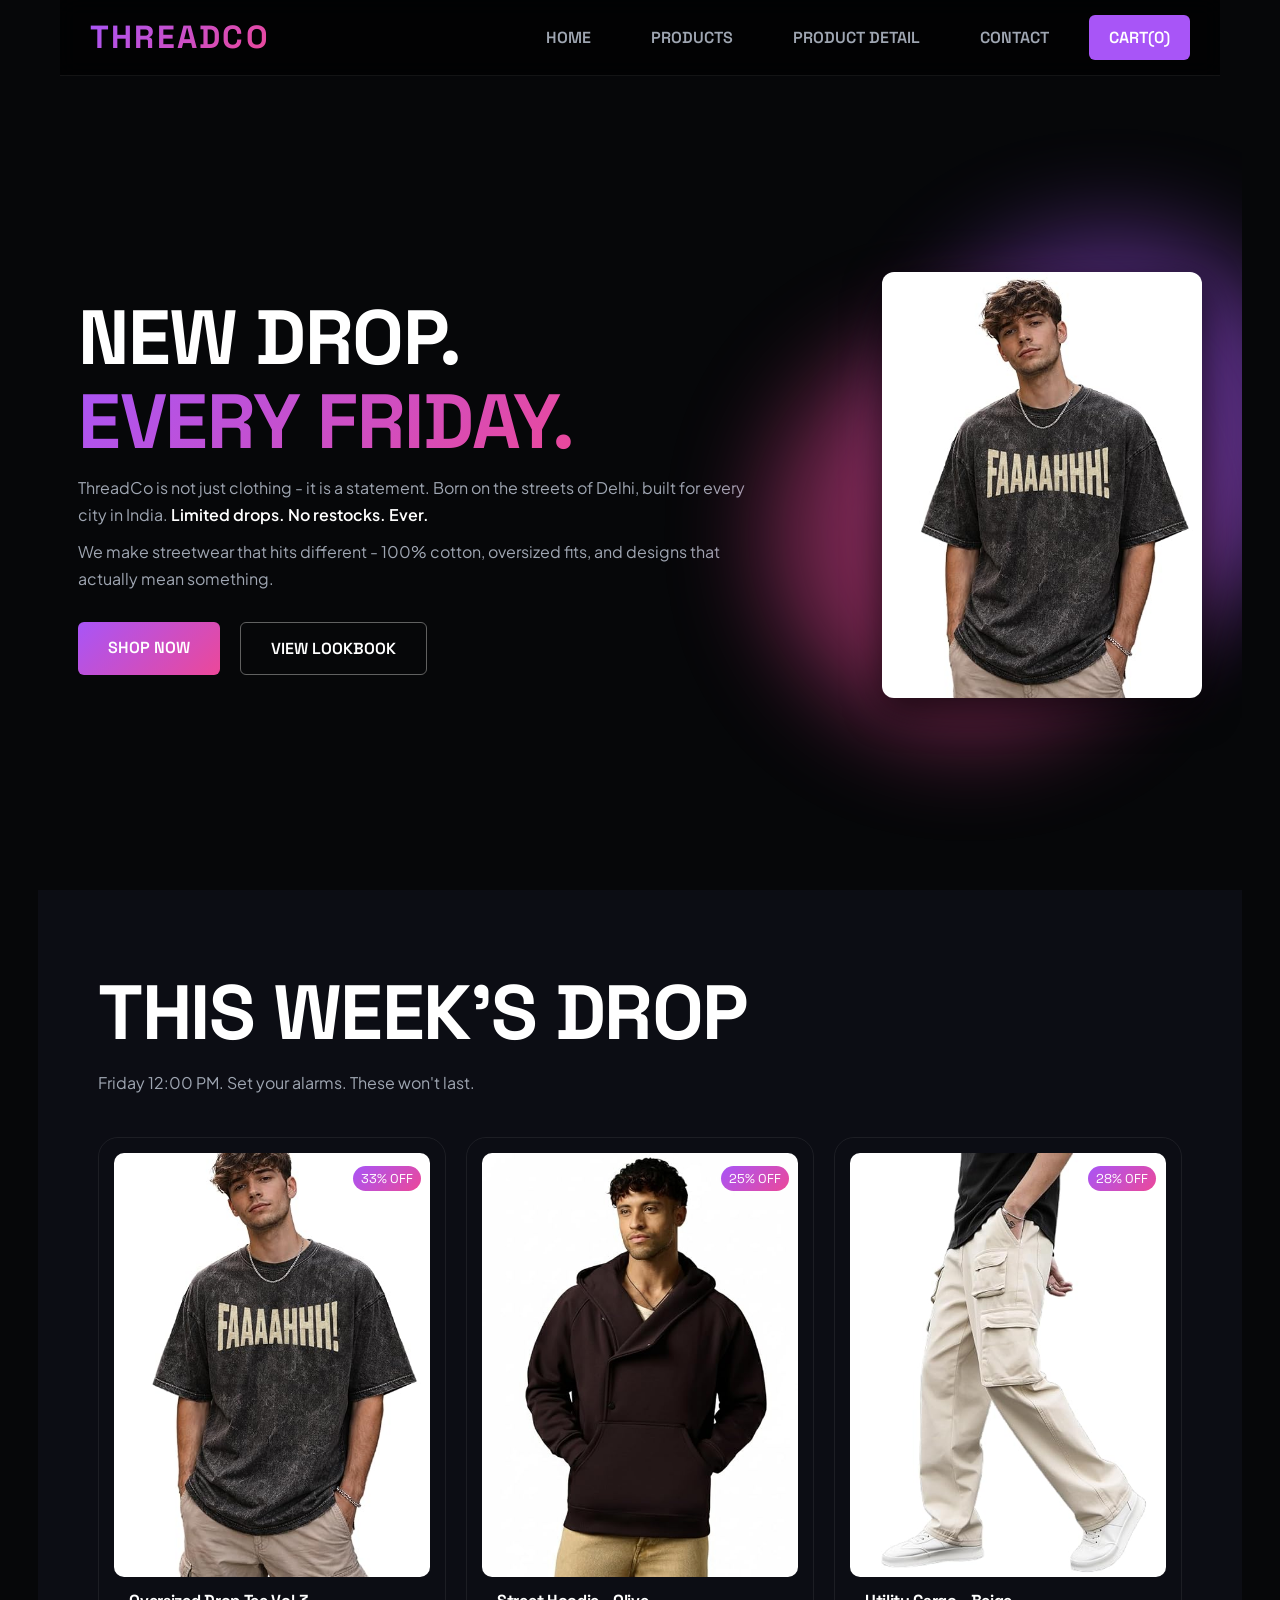
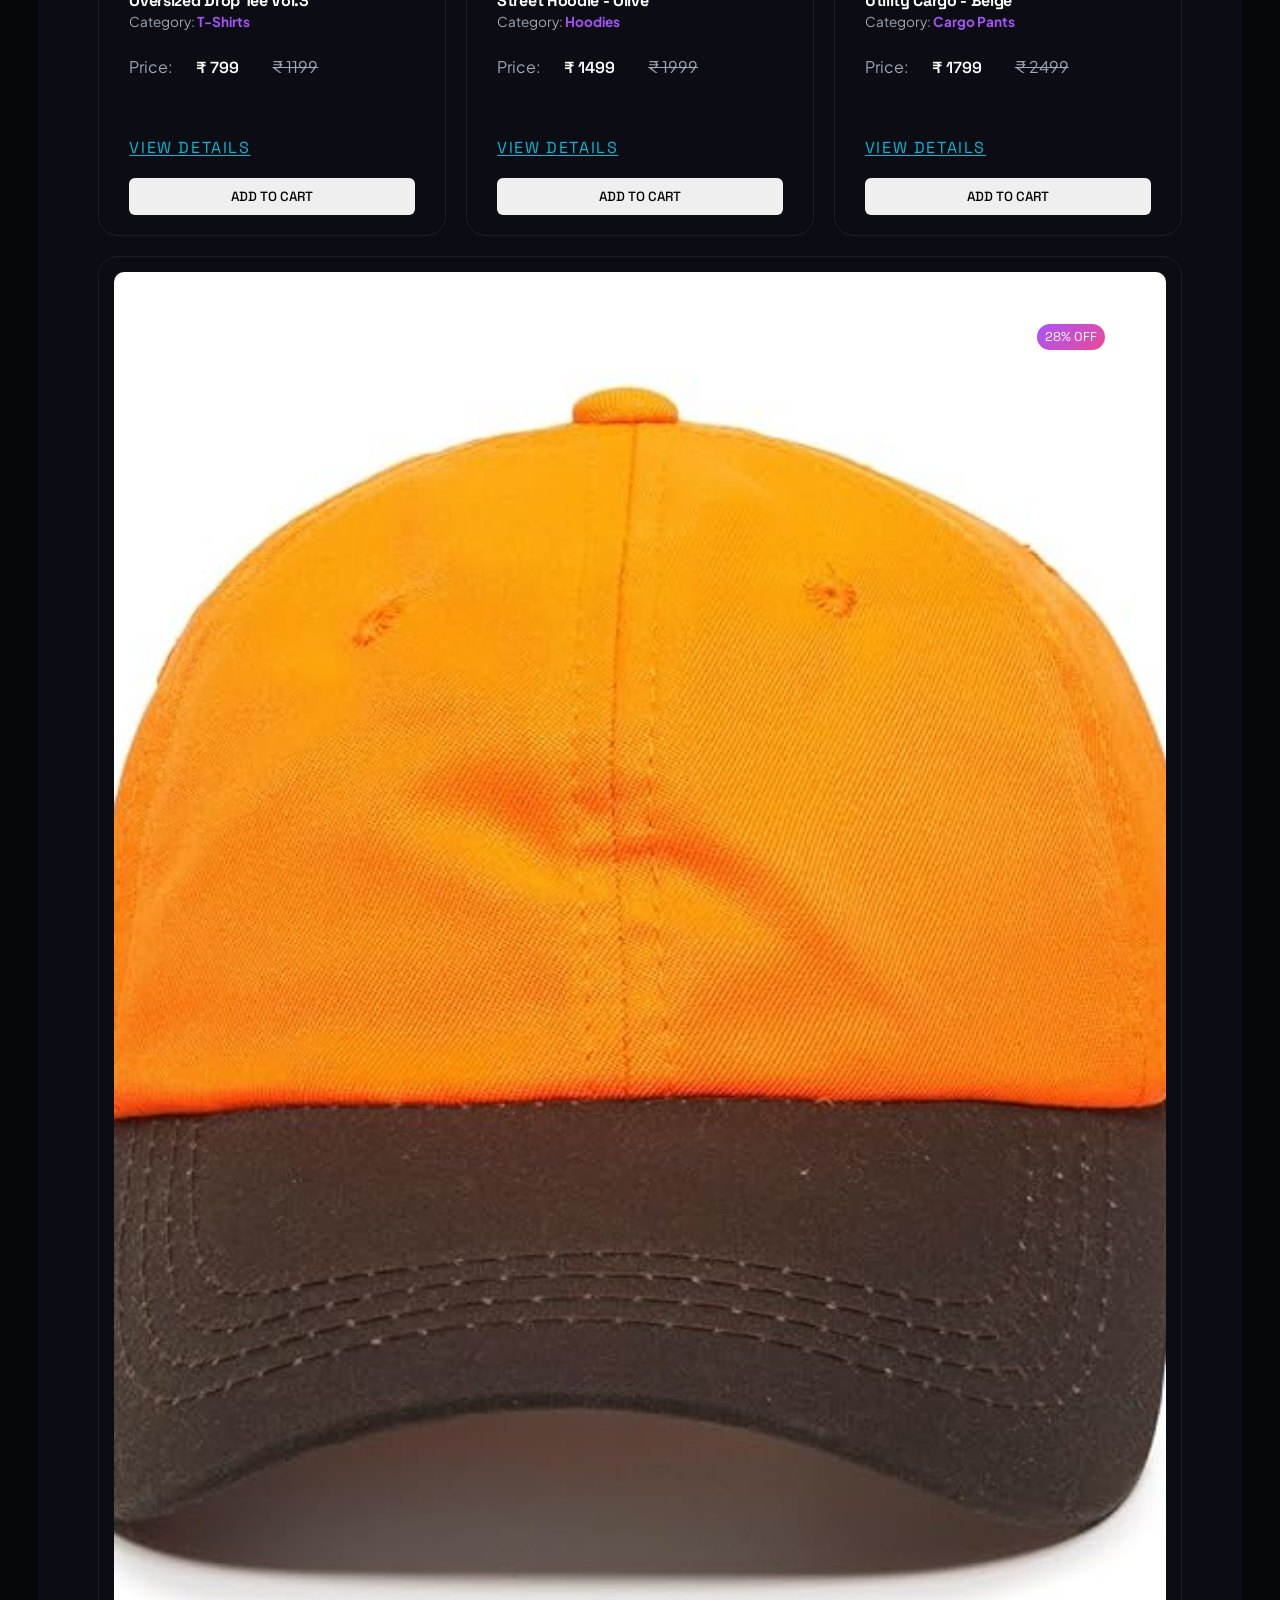
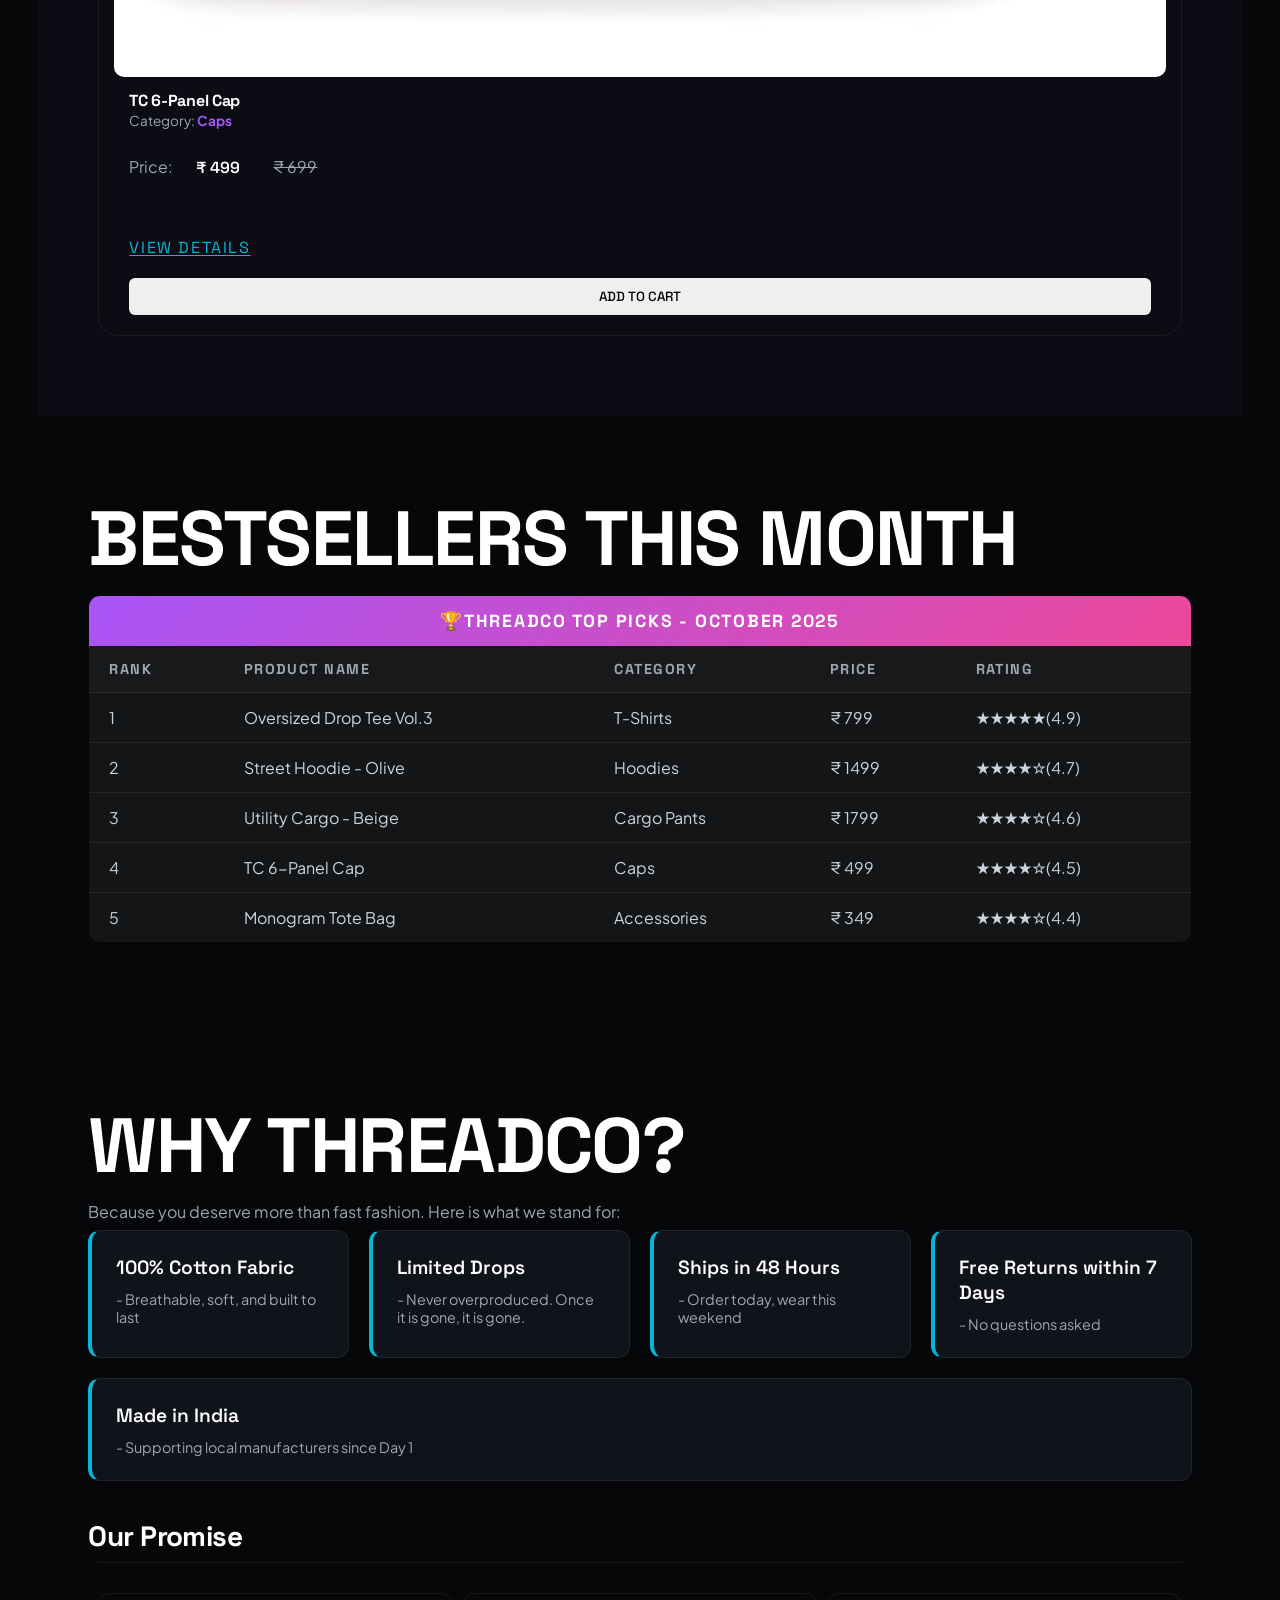
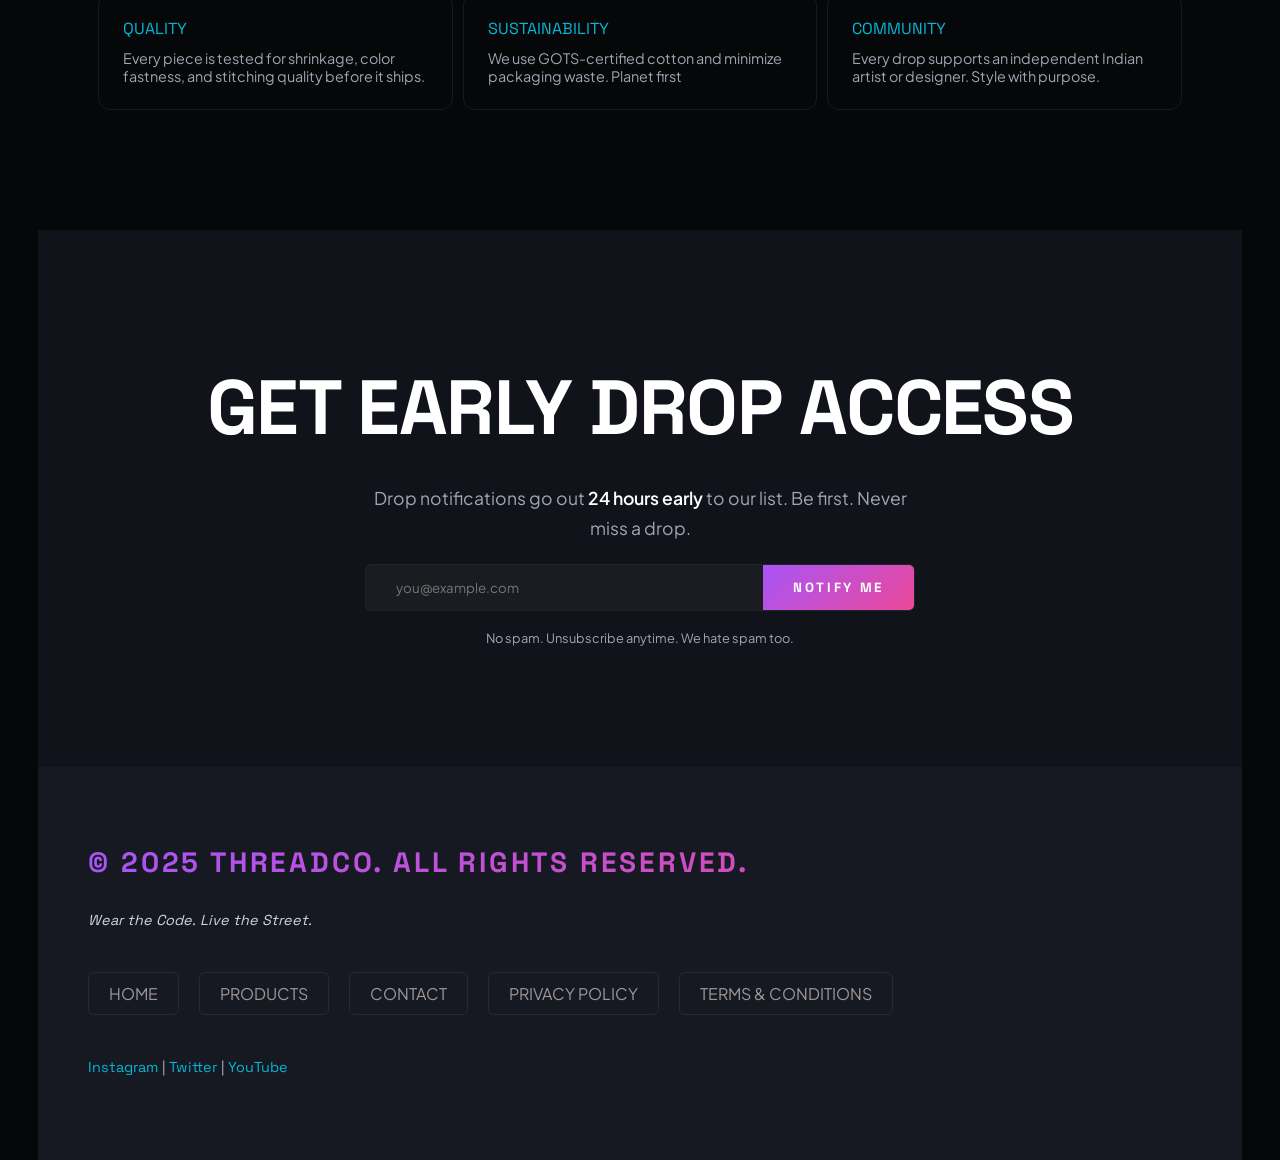
==== index.html @ f8bf6557 "add index.html, products.html, product_detail.html, contact.html and style.css files" ====
<!DOCTYPE html>
<html lang="en">
<head>
    <meta charset="UTF-8">
    <meta name="viewport" content="width=device-width, initial-scale=1.0">
    <title>ThreadCo - Wear the Code. Live the Street.</title>
    <!-- <style>
        table,tr,td,th, tfoot {
            border: 1px solid black;
            border-collapse: collapse;
        }
    </style> -->
    <link rel="stylesheet" href="style.css">
</head>
<body>
    <header>
            <h1>ThreadCo</h1>
            <!-- <p><em>Wear the Code. Live the Street.</em></p> -->
            <nav>
                <ul>
                    <li><a href="index.html">Home</a></li>
                    <li><a href="products.html" target="_blank">Products</a></li>
                    <li><a href="product_detail.html" target="_blank">Product Detail</a></li>
                    <li><a href="contact.html" target="_blank">Contact</a></li>
                    <li><a id="cart"  href="#">Cart(0)</a></li>
                </ul>
            </nav>
    </header>
    
    <main>
         <section id="hero">
          <div class="left-hero">
             <h2>New Drop.<br><span id="gradient-text">Every Friday.</span></h2>
            <p>ThreadCo is not just clothing - it is a statement. Born on the streets of Delhi, built for every city in India. <strong>Limited drops. No restocks. Ever.</strong></p>
            <p>We make streetwear that hits different - 100% cotton, oversized fits, and designs that actually mean something.</p>
            
            <div id="cta">
                <a href="" class="btn1">Shop Now</a>
                <a href="" class="btn2">View Lookbook</a>
            </div>
          </div>

          <div class="right-hero">
            <div class="glow orb1"></div>
            <div class="glow orb2"></div>
            <div class="right-hero-image">
                <img src="Product 1.jpeg" alt="">
            </div>
          </div>
        
        </section>

        
        <section id="week-drop">
            <h2>This Week's Drop</h2>
            <p>Friday 12:00 PM. Set your alarms. These won't last.</p>
            <div class="cards"> 
                <article>
                <figure>
                    <img src="Product 1.jpeg" alt="">
                    <figcaption>Oversized Drop Tee Vol.3</figcaption>
                </figure>
                <h3>Oversized Drop Tee Vol.3</h3>
                <p>Category: <span>T-Shirts</span></p>
                <p>Price: <strong>&#8377; 799</strong> <s>&#8377; 1199</s></p>
                <p><mark>33% OFF</mark></p>
                <br><br>
                <a href="">View Details</a>
                <button>Add to Cart</button>
                </article>
            
                <article>
                <figure>
                    <img src="product 2.jpg" alt="">
                    <figcaption>Street Hoodie - Olive</figcaption>
                </figure>
                <h3>Street Hoodie - Olive</h3>
                <p>Category: <span>Hoodies</span></p>
                <p>Price: <strong>&#8377; 1499</strong> <s>&#8377; 1999</s></p>
                <p><mark>25% OFF</mark></p>
                <br><br>
                <a href="">View Details</a>
                <button>Add to Cart</button>
                </article>
                 
                <article>
                <figure>
                    <img src="product 3.jpg" alt="">
                    <figcaption>Utility Cargo - Beige</figcaption>
                </figure>
                <h3>Utility Cargo - Beige</h3>
                <p>Category: <span>Cargo Pants</span></p>
                <p>Price: <strong>&#8377; 1799</strong> <s>&#8377; 2499</s></p>
                <p><mark>28% OFF</mark></p>
                <br><br>
                <a href="">View Details</a>
                <button>Add to Cart</button>
                </article>

                <article>
                <figure>
                    <img src="product 4.jpg" alt="">
                    <figcaption>TC 6-Panel Cap</figcaption>
                </figure>
                <h3>TC 6-Panel Cap</h3>
                <p>Category: <span>Caps</span></p>
                <p>Price: <strong>&#8377; 499</strong> <s>&#8377; 699</s></p>
                <p><mark>28% OFF</mark></p>
                <br><br>
                <a href="">View Details</a>
                <button>Add to Cart</button>
                </article>

            </div>

        </section>
        
        <section class="best-sellers" id="best-sellers-month">
            <h2>Bestsellers This Month</h2>
            <div class="table-scroll">
                <table>
                <tr>
                    <th colspan="5">&#127942;ThreadCo Top Picks - October 2025</th>
                </tr>

                <tr>
                    <th>Rank</th>
                    <th>Product Name</th>
                    <th>Category</th>
                    <th>Price</th>
                    <th>Rating</th>
                </tr>

                <tr>
                    <td>1</td>
                    <td>Oversized Drop Tee Vol.3</td>
                    <td>T-Shirts</td>
                    <td>₹ 799</td>
                    <td>&#9733;&#9733;&#9733;&#9733;&#9733;(4.9)</td>
                </tr>
                    
                <tr>
                    <td>2</td>
                    <td>Street Hoodie - Olive</td>
                    <td>Hoodies</td>
                    <td>₹ 1499</td>
                    <td>&#9733;&#9733;&#9733;&#9733;&#9734;(4.7)</td>
                </tr>

                <tr>
                    <td>3</td>
                    <td>Utility Cargo - Beige</td>
                    <td>Cargo Pants</td>
                    <td>₹ 1799</td>
                    <td>&#9733;&#9733;&#9733;&#9733;&#9734;(4.6)</td>
                </tr>

                <tr>
                    <td>4</td>
                    <td>TC 6-Panel Cap</td>
                    <td>Caps</td>
                    <td>₹ 499</td>
                    <td>&#9733;&#9733;&#9733;&#9733;&#9734;(4.5)</td>
                </tr>

                <tr>
                    <td>5</td>
                    <td>Monogram Tote Bag</td>
                    <td>Accessories</td>
                    <td>₹ 349</td>
                    <td>&#9733;&#9733;&#9733;&#9733;&#9734;(4.4)</td>
                </tr>
                </table>
            </div>
        </section>
        
        <section id="why-threadco">
            <h2>Why ThreadCo?</h2>
            <p>Because you deserve more than fast fashion. Here is what we stand for:</p>
            <ul>
                <li><strong>100% Cotton Fabric</strong> - Breathable, soft, and built to last</li>
                <li><strong>Limited Drops</strong> - Never overproduced. Once it is gone, it is gone.</li>
                <li><strong>Ships in 48 Hours</strong> - Order today, wear this weekend</li>
                <li><strong>Free Returns within 7 Days</strong> - No questions asked</li>
                <li><strong>Made in India</strong> - Supporting local manufacturers since Day 1</li>
            </ul>
            <h3>Our Promise</h3>
            <dl>
                <section>
                     <dt>Quality</dt>
                    <dd>Every piece is tested for shrinkage, color fastness, and stitching quality before it ships.</dd>
                </section>

                <section>
                    <dt>Sustainability</dt>
                    <dd>We use GOTS-certified cotton and minimize packaging waste. Planet first</dd>
                </section>
                
                <section>
                    <dt>Community</dt>
                    <dd>Every drop supports an independent Indian artist or designer. Style with purpose.</dd>     
                </section>
                <!-- <dt>Quality</dt>
                <dd>Every piece is tested for shrinkage, color fastness, and stitching quality before it ships.</dd>

                <dt>Sustainability</dt>
                <dd>We use GOTS-certified cotton and minimize packaging waste. Planet first</dd>

                <dt>Community</dt>
                <dd>Every drop supports an independent Indian artist or designer. Style with purpose.</dd> -->
            </dl>
        </section>
        
        <section id="get-early">
            <h2>Get Early Drop Access</h2>
            <p>Drop notifications go out <strong>24 hours early</strong> to our list. Be first. Never miss a drop.</p>

            <form action="">
                <label for="em">Your Email:</label>
                <input type="email" id="em" placeholder="you@example.com">
                <button type="submit">Notify Me</button>
            </form>
            <br>
            <small>No spam. Unsubscribe anytime. We hate spam too.</small>
        </section>
    </main>

    <footer id="footer">
        <h3>&copy; 2025 ThreadCo. All rights reserved.</h3>
        <p><em>Wear the Code. Live the Street.</em></p>

       <nav>
             <ul>
            <li><a href="">Home</a></li>
            <li><a href="">Products</a></li>
            <li><a href="">Contact</a></li>
            <li><a href="">Privacy Policy</a></li>
            <li><a href="">Terms & Conditions</a></li>
        </ul>
       </nav>
        <p><a href="">Instagram</a> | <a href="">Twitter</a> | <a href="">YouTube</a></p>
    </footer>
</body>
</html>
---- style.css ----
@import url('https://fonts.googleapis.com/css2?family=Plus+Jakarta+Sans:wght@300;400;500;600;700;800&family=Space+Grotesk:wght@400;500;600;700;800&display=swap');


* {
    padding: 0;
    margin: 0;
    box-sizing: border-box;
}
:root {
 /* Brand Theme Colors */
 --color-primary:        #a855f7;
 --color-primary-glow:   rgba(168, 85, 247, 0.25);
 --color-secondary:      #ec4899;
 --color-secondary-glow: rgba(236, 72, 153, 0.25);
 --color-accent:         #06b6d4;


 /* Base & Layout Backgrounds */
 --color-bg-base:        #060709;
 --color-bg-section:     #0c0d14;
 --color-bg-footer:      #161922;
 --color-surface:        #11131a;
 --color-surface-muted:  #1e212f;


 /* Borders */
 --color-border:         rgba(255, 255, 255, 0.07);


 /* Typography Text Colors */
 --white:                #ffffff;
 --color-text-body:      #cbd5e1;
 --color-text-muted:     #9fa6b2;
  --font-display: 'Space Grotesk', sans-serif;
 --font-body:    'Plus Jakarta Sans', sans-serif;
 --radius-sm:  6px;
 --radius-md:  12px;
 --radius-lg:  20px;
 --shadow-sm:  0 4px 12px rgba(0,0,0,0.5);
 --shadow-md:  0 12px 36px rgba(0,0,0,0.7);
 --shadow-lg:  0 24px 64px rgba(0,0,0,0.9);
  --gradient-accent: linear-gradient(135deg, var(--color-primary) 0%, var(--color-secondary) 100%);
 --gradient-secondary: linear-gradient(135deg, var(--color-accent) 0%, #3b82f6 100%);
}
html{
    font-size: 16px;
}

 h1, h2, h3, h4, h5, h6 {
 font-family: var(--font-display);
 font-weight: 700;
 line-height: 1.1;
 letter-spacing: -0.02em;
 color: var(--white);
}


h1 { font-size: clamp(2.4rem, 6vw, 5rem); }
h2{
     /* font-size: clamp(1.8rem, 4vw, 3rem);  */
     font-size: clamp(2rem, 6vw , 5rem);    
}
h3 { font-size: clamp(1.2rem, 2.5vw, 1.75rem); }
h4 { font-size: 1.125rem; font-weight: 600; }
p  { font-size: 1rem; line-height: 1.7; color: var(--color-text-muted); }


small { font-size: 0.8rem; color: var(--color-text-muted); }
strong { color: var(--white); font-weight: 600; }
em { color: var(--color-text-body); }

body{
    background-color: var(--color-bg-base);
    /* padding: 0 50px; */
    padding: 0 clamp(20px, 3vw, 40px) 0 clamp(20px, 3vw, 40px);
    opacity: 1;
    overflow-x: hidden;

}

ul {
    list-style: none;
}

a{
    /* color: inherit; */
    color:rgb(160, 150, 150);
    text-decoration: none;
}
header {
    position: fixed;
    background-color: rgba(0, 0, 0, 0.604);
    backdrop-filter: blur(10px);
    display: flex;
    left: 60px;
    right: 60px;
    border-bottom: 1px solid var(--color-border);
    justify-content: space-between;
    align-items: center;
    /* flex-wrap: wrap; */
    padding: 20px 30px;
    text-transform: uppercase;
}

header nav ul{
    display: flex;
    gap: 20px;
    flex-wrap: wrap;
    justify-content: center;

}

header h1{
    font-size: 2rem;
    letter-spacing: 0.07em;
    background: var(--gradient-accent);
    
    background-clip: text;
    -webkit-background-clip: text;

    color: transparent;
    -webkit-text-fill-color: transparent;
}
header nav a{
    font-family: var(--font-display);
    color: var(--color-text-muted);
    padding: 12px 20px;
    border-radius: var(--radius-sm);
    font-weight: 600;
    text-wrap: nowrap;
}

header nav a:hover{
    background-color: rgba(32, 31, 31, 0.605);
    color: var(--white);
}

header nav li:last-child a{
    background-color: var(--color-primary);
    color: var(--white);
}

/* #cart{
    background-color: var(--color-primary);
    color: var(--white);
} same as above cart thing*/

header nav li:last-child a:hover{
    background-color: var(--color-secondary);
}

main{
    padding-top: 80px;
}

#hero{
    min-height: 90vh;
    display: flex;
    justify-content: space-between;
    align-items: center;
    padding: 0 40px;
    gap: 30px;
    overflow: hidden;
}

.left-hero {
    display: flex;
    flex-direction: column;
    gap: 10px;
    max-width: 690px;
}

.left-hero h2{
    /* font-size: 5rem; */
    /* font-size: clamp(2rem, 6vw , 5rem); */
    text-transform: uppercase;
    /* max-width: 600px; */
}

.right-hero{
    display: flex;
    justify-content: center;
    align-items: center;
    height: 500px;
    min-width: 220px;
    position: relative;
    object-fit: cover;
}

.right-hero-image{
    /* height: 500px;
    width: 400px;
    width: 60%; */
    height: auto;
    max-width: 320px;
    border-radius: var(--radius-lg);
    z-index: 1;
    aspect-ratio: 3/4;
    box-shadow: var(--shadow-md);
    animation-name: img-up;
    animation-duration: 2s;
    /* animation-timing-function: linear; */
    animation-iteration-count: infinite;
    animation-direction: alternate;
    border-radius: var(--radius-md);
    overflow: hidden;
}

.right-hero-image img{
    max-width: 100%;
    height: auto;
    display: block;
}

@keyframes img-up {
    to{
        transform: translateY(0);
    }

    from{
        transform: translateY(-20px);
    }
}

.right-hero-image img:hover{
    box-shadow: var(--shadow-lg);
    border: 1px solid var(--color-primary);
}

.glow {
    width: 400px;
    height: 400px;
    border-radius: 50%;
    position: absolute;
    filter: blur(50px);
    opacity: 0.5;
    animation-name: glow-up;
    animation-duration: 6s;
    animation-timing-function: linear;
    animation-iteration-count: infinite;
    animation-delay: 1s;
    animation-direction: alternate;
    transition: all 4s linear;

}


@keyframes glow-up{
    from{
        opacity: 0.3;
    }

    to{
        opacity: 0.9;
    }
    
}

.orb1{
    top: 0%;
    left: 10%;
    background-color: var(--color-primary);
}

.orb2{
    bottom: 0%;
    right: 10%;
    background-color: var(--color-secondary);
}

#gradient-text{
    background: var(--gradient-accent);
    background-clip: text;
    -webkit-background-clip: text;
    color: transparent;
    -webkit-text-fill-color: transparent;    
}

#hero p{
    font-size: clamp(1rem, 1vw ,1.8rem);
    font-family: var(--font-body);
}

#cta{
    display: flex;
    gap: 20px;
    margin-top: 20px;
}
#cta a{
    /* border: 1px solid white; */
    padding: 15px 30px;
    border-radius: var(--radius-sm);
    text-transform: uppercase;
    font-family: var(--font-display);
    font-weight: 600;
    color: var(--white);
}

.btn1{
    background: var(--gradient-accent);
}

.btn1:hover{
    background-color: var(--color-primary);
    box-shadow: 0 10px 20px var(--color-primary-glow);
}

.btn2{
    border: 1px solid rgba(104, 104, 104, 0.926);
}

#week-drop{
    background-color: #0C0D14;
    padding: 80px 60px;
}

#week-drop h2{
    text-transform: uppercase;
}

#week-drop > p{
    margin: 15px 0;
    font-family: var(--font-body);
}

.cards{
    display: flex;
    flex-wrap: wrap;
    gap: 20px;
    margin-top: 40px;
}

article{
    position: relative;
    transition: all 0.5s linear 0s;
}

.cards article, .grid article{
    flex: 1 1 260px;
    display: flex;
    flex-direction: column;
    padding: 10px;
    border-radius: var(--radius-lg);
    overflow: hidden;
    border: 1px solid var(--color-border);

}

article h3{
    padding: 10px 20px 0;
    font-size: 1rem;
}

article p:first-of-type{
    padding: 0 20px;
    font-family: var(--font-body);
    font-size: 0.85rem;
}

article p span{
    color: var(--color-primary);
    font-weight: 700;

}

article p:nth-of-type(2){
    padding: 20px 20px;
    font-family: var(--font-body);
}

article p:nth-of-type(2) strong{
    padding: 20px 20px;
    font-family: var(--font-display);
}

article p:nth-of-type(2) s{
    margin-left: 10px;
}

article p:nth-of-type(3) mark{
    background: var(--gradient-accent);
    padding: 2px 8px;
    border-radius: var(--radius-lg);
    color: var(--white);
    font-family: var(--font-display);
    position: absolute;
    top: 4%;
    right: 7%;
    font-size: 0.8rem;
}

article > a{
    color: var(--color-accent);
    text-decoration: underline;
    text-transform: uppercase;
    letter-spacing: 0.1em;
    font-family: var(--font-display);
    text-underline-offset: 2px;
    padding: 0px 20px 10px;
}

article > a:hover{
    color: var(--color-secondary)
}

article > button{
    margin: 10px 20px;
    padding: 10px 20px;
    border-radius: var(--radius-sm);
    border: none;
    text-transform: uppercase;
    font-family: var(--font-display);
    font-weight: 500;
}

article > button:hover{
    color: var(--white);
    background-color: var(--color-primary);
    cursor: pointer;
}

article:hover{
    border: 1px solid var(--color-primary);
    box-shadow: 0 10px 50px var(--color-primary-glow);
    transform: translateY(-10px);
}
figure{
    position: relative;
    overflow: hidden;
    aspect-ratio: 3/4;
    border-radius: var(--radius-lg);
    overflow: hidden;
    padding: 5px;
}

.grid article figure{
    aspect-ratio: 4/4;
}

figcaption{
    display: none;
}

figure img{
    width: 100%;
    height: 100%;
    object-fit: cover;
    border-radius: 10px;
    transition: all 0.6s linear 0s;
}

figure img:hover{
    transform: scale(1.1);
}

.best-sellers{
    padding: 80px 50px;

}

.best-sellers h2{
    text-transform: uppercase;
    margin-bottom: 15px;
    /* text-align: center; */
}

.best-sellers table{
    width: 100%;
    border: 1px solid white;
    border-radius: var(--radius-md);
    overflow: hidden;
    border-collapse: collapse;
}

th[colspan="5"]{
    background: var(--gradient-accent);
    padding: 14px 20px;
    letter-spacing: 0.1em;
    text-transform: uppercase;
    font-family: var(--font-display);
    font-size: 1.1rem;
    text-align: center;
    color: white;
}

th{
    padding: 14px 20px;
    text-align: left;
    background-color: rgba(255, 255, 255, 0.07);
    font-family: var(--font-display);
    text-transform: uppercase;
    color: var(--color-text-muted);
    letter-spacing: 0.1em;
    font-size: 0.9rem;
}

td{
    padding: 14px 20px;
    font-family: var(--font-body);
    color: var(--color-text-body);
    background-color: rgba(30, 30, 30, 0.605);
    border-top: 1px solid var(--color-border);
}

tr:hover td{
    background-color: rgba(255, 255, 255, 0.07);
}

#best-sellers-month tr:hover td:first-child{
    color: var(--color-secondary);
}

#why-threadco{
     padding: 80px 50px;
   
}

#why-threadco h2{
     text-transform: uppercase;
     margin-bottom: 10px;
}

#why-threadco p{
    font-family: var(--font-body);
    margin-bottom: 5px;
}

#why-threadco ul{
      display: flex;
      color: white;
      flex-wrap: wrap;
      gap: 20px;
}

#why-threadco ul li{
    flex: 1 1 240px;
    background-color: var(--color-surface);
    padding: 24px;
    border-radius: var(--radius-md);
    border: 1px solid var(--color-border);
    border-left: 4px solid var(--color-accent);
    font-family: var(--font-body);
    color: var(--color-text-muted);
    font-size: 0.9rem;
}

#why-threadco ul li:hover{
    border-left: 4px solid var(--color-primary);
}

#why-threadco ul li strong{
    display: block;
    font-family: var(--font-display);
    margin-bottom: 10px;
    font-size: 1.2rem;
}

#why-threadco h3{
    margin-top: 40px;
}

#why-threadco dl{
    border-top: 1px solid var(--color-border);
    margin: 10px;
    color: white;
    display: flex;
    flex-wrap: wrap;
    padding: 30px 0;
    gap: 10px;
}

#why-threadco dl section{
    flex: 1 1 270px;
    border: 1px solid var(--color-border);
    padding: 24px;
    border-radius: var(--radius-md);
}

#why-threadco dl section:hover{
    background-color: rgba(255, 255, 255, 0.07);
    border: 1px solid var(--color-primary);
}

#why-threadco dl dt{
    color: var(--color-accent);
    font-family: var(--font-display);
    margin-bottom: 10px;
    text-transform: uppercase;
}

#why-threadco dl dd{
    font-family: var(--font-body);
    color: var(--color-text-muted);
    font-size: 0.9rem;   
}

#get-early{
    background-color: var(--color-surface);
    text-align: center;
    padding: 120px 30px;
}

#get-early h2{
    text-transform: uppercase;
    padding: 15px 0;
}

#get-early p{
    font-family: var(--font-body);
    padding: 20px 0;
    font-size: 1.1rem;
    max-width: 550px;
    margin: auto;
}

#get-early form label{
    display: none;
}

#get-early form{
    display: flex;
    margin: auto;
    border: 1px solid var(--color-border);
    border-radius: var(--radius-sm);
    max-width: 550px;
    overflow: hidden;
}

#get-early input[type="email"]{
    flex: 1;
    padding: 14px 30px;
    background: transparent;
    border: none;
    outline: none;
    color: white;
    font-family: var(--font-body);
    background-color: rgba(50,50,50,0.305);   
}

#get-early form button{
    font-family: var(--font-display);
    letter-spacing: 0.2em;
    background: var(--gradient-accent);
    text-transform: uppercase;
    padding: 14px 30px;   
    border: none;
    color: white;
    font-weight: 700;
}

#get-early small{
    font-family: var(--font-body);
}

#footer{
    background-color: var(--color-bg-footer);
    padding: 80px 50px;
}

#footer h3{
    text-transform: uppercase;
    background: var(--gradient-accent);
    background-clip: text;
    -webkit-background-clip: text;
    color: transparent;
    -webkit-text-fill-color: transparent;
    letter-spacing: 0.1em;
    margin-bottom: 10px;
}

#footer p{
    font-size: 1.2rem;
    font-family: var(--font-display);
}

#footer nav ul{
    display: flex;
    gap: 20px;
    margin: 40px 0;
    flex-wrap: wrap;
}

#footer nav ul li{
    border: 1px solid var(--color-border);
    border-radius: var(--radius-sm);
    padding: 10px 20px;
    text-transform: uppercase;
    font-family: var(--font-body);
}

#footer nav ul li:hover{
    border: 1px solid var(--color-primary);
}

#footer p{
    margin-top: 30px;
    font-size: 0.9rem;
}

#footer p a{
    color: var(--color-accent);
}

#footer p a:hover{
    color: var(--color-secondary);
}


/* product.html */


#catalogue{
    padding: 120px 48px;
}

#catalogue h2{
    text-transform: uppercase;
    /* font-size: 4rem; */
    padding-bottom: 20px 0;
}

#catalogue p{
    font-family: var(--font-body);
    font-size: 1.1rem;
}

#product-layout{ /* sidebar + products (heading + grid) */
    display: grid;
    grid-template-columns: 280px 1fr;
    background-color: var(--color-bg-section);
    padding: 60px;
    gap: 30px;
    position: relative;
    align-items: start;
}

#sidebar{
    background-color: #171822;
    border-radius: var(--radius-md);
    position: sticky;
    padding: 20px;
    min-height: 40px;
}

#sidebar h2{
    text-transform: uppercase;
    color: var(--color-primary);
    font-size: 0.8rem;
    letter-spacing: 0.2em;

    padding-bottom: 10px;
}

#sidebar hr{
    opacity: 0.1;
    height: 0.5px;
}

#sidebar h3{
    padding-top: 30px;
    padding-bottom: 20px;
    text-transform: uppercase;
    font-size: 0.8rem;
    letter-spacing: 0.1em;
}

#sidebar ul{
    display: flex;
    flex-direction: column;
    gap: 10px;
    color: var(--color-text-muted);
    font-family: var(--font-body);
}

#sidebar ul li{
    display: flex;
    gap: 10px;
}

#sidebar input[type="checkbox"]{
    accent-color: var(--color-primary);
    width: 18px;
    height: 18px;
    cursor: pointer;
}

#sidebar label{
    cursor: pointer;
    color: var(--color-text-muted);
    font-family: var(--font-body);
}

#sidebar input[type="number"]{
    width: 100%;
    margin: 10px 0;
    padding: 8px 10px;
    background-color: rgba(0,0,0,0.9);
    border: 1px solid var(--color-border);
    border-radius: var(--radius-sm);
    outline: none;
    color: white;
    font-size: 0.9rem;
}

#sidebar input[type="number"]:focus{
    border-color: var(--color-primary);
}

#sidebar select{
    width: 100%;
    margin: 10px 0;
    padding: 8px 10px;
    background-color: rgba(0,0,0,0.9);
    border: 1px solid var(--color-border);
    border-radius: var(--radius-sm);
    outline: none;
    color: white;
    font-size: 0.9rem;
}

#sidebar button{
    width: 100%;
    margin: 10px 0;
    padding: 8px 10px;
    border: 1px solid var(--color-border);
    font-size: 1rem;
    font-family: var(--font-display);
    text-transform: uppercase;
    border-radius: var(--radius-sm);
    font-weight: 600;
    cursor: pointer;
}

#sidebar button:nth-of-type(2){
    background-color: transparent;
    color: var(--color-text-muted);
}

#products h2{
    text-transform: uppercase;
    color: var(--color-text-muted);
    /* font-size: 1.3rem; */
    padding-bottom: 20px;
}

.grid{
    display: grid;
    grid-template-columns: repeat(auto-fit, minmax(240px, 1fr));
    gap: 20px;
}

.grid article{
    border-radius: var(--radius-sm);
}

#products article:nth-child(6) button:hover{
    cursor:not-allowed;
    background-color: #505156;
}

.compare-best-sellers p{
    font-size: 1rem;
    font-family: var(--font-body);
    margin-bottom: 10px;
}

.compare-best-sellers table tr:first-child th{
    background-color: black;
    text-align: center;
    color: var(--white);
}

.compare-best-sellers table tr th, .compare-best-sellers table tr td{
    border: none;   
}

.compare-best-sellers table tr:nth-of-type(2) th{
    color: var(--white);
}


.compare-best-sellers table tr th{
    color: var(--color-accent);
}

.compare-best-sellers table tr{
    border: 1px solid var(--color-border);
}


/* product_detail.html */

nav{
    color: var(--color-text-muted);;
}

nav[aria-label="breadcrumb"] {
    display: inline-block;
    padding: 15px 30px;
    color: var(--color-text-muted);
    font-family: var(--font-body);
    font-size: 0.8rem;
}

nav[aria-label="breadcrumb"] a{
    display: inline-block;
    padding: 0px 3px;
    color: var(--color-primary);
}

nav[aria-label="breadcrumb"] a:hover{
    color: var(--color-secondary);
}

#product-detail{
    display: flex;
    padding: 40px 30px;
    flex-wrap: wrap;
    justify-content: center;
    gap: 40px;
}

#product-detail figure{
    flex: 0 0 50%;
}

#product-detail div{
    flex: 1;
}

.product-detail-left h2{
    text-transform: uppercase;
    margin-bottom: 20px;
}

.product-detail-left p{
    font-family: var(--font-body);
    font-size: 1.05rem;
}

.product-detail-left mark{
    background: var(--gradient-accent);
    padding: 8px 16px;
    border-radius: var(--radius-lg);
    color: var(--white);
    font-family: var(--font-display);
    top: 4%;
    right: 7%;
    font-size: 0.8rem;
}

.product-detail-left p:nth-of-type(2){
    display: flex;
    align-items: center;
    gap: 15px;
    /* margin-bottom: 15px; */
}

.product-detail-left p:nth-of-type(2) strong{
    font-size: 2.5rem;
    font-family: var(--font-display);
}

.product-detail-left label{
    display: block;
    color: white;
    text-transform: uppercase;
    font-family: var(--font-display);
    letter-spacing: 0.1em;
    font-size: 0.9rem;
}

.product-detail-left input[type="number"] , .product-detail-left select{
    background-color: rgba(255, 255, 255, 0.07);
    border: 1px solid var(--color-border);
    outline: none;
    padding: 10px 20px;
    margin: 10px 0;
    width: 100%;
    max-width: 300px;
    color: white;
    border-radius: var(--radius-sm);
}

.product-detail-left input[type="number"]:focus , .product-detail-left select:focus{
    border-color: var(--color-primary);
}

.product-detail-left a{
    margin-left: 10px;
    font-family: var(--font-body);
    text-decoration: underline;
    color: var(--color-accent);
    font-size: 0.9rem;
    text-underline-offset: 4px;
}

.product-detail-btns{
    display: flex;
    gap: 10px;
}

.product-detail-btns button{
    flex: 1;
    padding: 10px;
    font-size: 1.1rem;
    text-transform: uppercase;
    font-family: var(--font-display);
    border: none;
    border-radius: var(--radius-sm);
    color: white;
    font-weight: 600;
}

.product-detail-btns button:first-child{
    flex: 1.5;
    background: var(--gradient-accent);
}

.product-detail-btns button:nth-of-type(2){
    background-color: transparent;
    border: 1px solid white;
}

.product-detail-btns button:nth-of-type(2):hover{
    background-color: white;
    color: black;
}

.product-detail-left ul{
    display: flex;
    flex-direction: column;
    color: white;
    gap: 10px;
    padding: 30px;
    border: 1px solid var(--color-border);
    border-left: 3px solid var(--color-accent);
    background-color: var(--color-surface);
    border-radius: var(--radius-md);
}

.product-detail-left ul li{
    color: var(--color-text-muted);
    font-family: var(--font-body);
}

#size-chart{
    padding: 70px;
    background-color: var(--color-bg-section);
}

#size-chart h2{
    text-transform: uppercase;
    margin: 10px 0;
}

#size-chart p{
    font-family: var(--font-body);
}

#size-chart caption{
    color: var(--color-text-muted);
    margin-top: 30px;
    margin-bottom: 10px;
    font-family: var(--font-body);
    font-size: 0.9rem;
}

#size-chart table tr:first-child th{
    background-color: black;
    color: white;
    text-align: center;
}

#size-chart table {
    border-top: none;
    border-radius: var(--radius-md);
}

#size-chart table tr:nth-of-type(2) th{
    color: white;
}

#size-chart table tr th, #size-chart table tr td{
    background-color: #11141B;
}

#size-chart table tr:hover th, #size-chart table tr:hover td{
    background-color: #11141b81;
}

#product-details {
    color: white;
    padding: 80px 40px;
}

#product-details dl{
    display: flex;
    flex-direction: column;
    gap: 10px;
}

#product-details dl div{
    display: flex;
    border-top: 1px solid var(--color-border);
    width: 100%;
    max-width: 800px;
    gap: 10px;
    padding: 8px 0;
    margin-top: 10px;
    align-items: center;
}

#product-details dl div dt{
    flex: 1;
    color: var(--color-text-muted);
    font-family: var(--font-display);
}

#product-details dl div dd{
    flex: 2;
    font-family: var(--font-body);
}

.customer-reviews{
    background-color: var(--color-bg-section);
    padding: 80px 40px;
}

.customer-reviews h2{
    text-transform: uppercase;
    padding: 10px 0;
}

.customer-reviews-details{
    display: flex;   
    gap: 20px;
    margin: 20px 0;
}

.customer-reviews-details article{
    flex: 1; 
    border-radius: var(--radius-sm);
    border: 1px solid var(--color-border);
    background-color: var(--color-surface);
    padding: 30px;
}

.customer-reviews-details article p:first-of-type{
    color: #F59E0D;
}

.might-also-like{
    padding: 40px 30px;   
}

.might-also-like h3{
    padding: 30px 0;   
}

.also-like-items{
    display: flex;
    gap: 20px;
    flex-wrap: wrap;
}

.also-like-items article{
    flex: 1;
    border: 1px solid var(--color-border);
    padding: 10px;
    border-radius: var(--radius-lg);
    background-color: var(--color-surface);
}

.also-like-items article figure{
    aspect-ratio: 1;
}


/* contact.html page */

.get-in-touch{
    padding: 140px 30px;
}

.get-in-touch h2{
    /* font-size: 4.5rem; */
    text-transform: uppercase;
}

.get-in-touch p{
    font-family: var(--font-body);
    padding-top: 20px;
}

.details{
    background-color: var(--color-bg-section);
    display: flex;
    padding: 100px 70px;
    gap: 70px;
    align-items: flex-start;
}

.send-us-message{
    flex:1;
    padding-top: 80px;
}

.our-details{
    flex: 0 0 360px;
}

.send-us-message h2, .our-details h2{
    /* font-size: 1.5rem; */
    text-transform: uppercase;
}

.send-us-message fieldset{
    background-color: var(--color-surface);
    border-radius: var(--radius-md);
    border: 1px solid var(--color-border);
    margin-top: 40px;
    padding: 30px;
}

.send-us-message legend{
    color: var(--color-primary);
    font-family: var(--font-display);
    text-transform: uppercase;
    font-weight: 500;
    font-size: 0.8rem;
}

.send-us-message label{
    display: block;
    color: var(--white);
    text-transform: uppercase;
    font-family: var(--font-display);
    font-size: 0.8rem;
    padding: 20px 0 10px;
}

.send-us-message input[type="text"],
.send-us-message input[type="email"],
.send-us-message input[type="tel"],
.send-us-message select,
.send-us-message textarea{
    width: 100%;
    border-radius: var(--radius-sm);
    border: 1px solid var(--color-border);
    background-color: rgba(0,0,0,0.5);
    padding: 20px 10px;
    font-size: 1.1rem;
    color: white;
    outline: none;
}

.send-us-message input:focus,
.send-us-message select:focus,
.send-us-message textarea:focus{
    border-color: var(--color-primary);
}

.send-us-message small{
    display: block;
    font-family: var(--font-display);
    padding-top: 5px;
}

.consent{
    display: flex;
    align-items: center;
    gap: 5px;
    margin: 20px 0;
}
.consent input{
    width: 20px;
    height: 20px;
    accent-color: var(--color-primary);
}
.consent label{
    padding: 0;
    /* margin-top: 2px; */
}

.send-us-message input::placeholder,
.send-us-message select::placeholder,
.send-us-message textarea::placeholder{
    font-family: var(--font-body);
}

.contact-btns{
    display: flex;
    margin: 40px 0;
    gap: 10px;
}

.contact-btns button{
    padding: 10px 20px;
    border-radius: var(--radius-sm);
    outline: none;
    border: 1px solid var(--color-border);
    font-family: var(--font-display);
    text-transform: uppercase;
    font-weight: 500;
}

.contact-btns button:first-child{
    background: var(--gradient-accent);
    color: white;
    border: none;
}

.contact-btns button:last-child{
    color: var(--color-text-muted);
    background: none;
}

.send-us-message input[type="file"]{
    color: var(--color-text-muted);
}

.our-details{
    position: sticky;
    top: 100px;
}

.our-details address{
    background-color: var(--color-surface);
    padding: 40px;
    border: 1px solid var(--color-border);
    border-left: 3px solid var(--color-primary);
    color: white;
    margin: 30px 0;
    border-radius: var(--radius-md);
    font-style: normal;
    font-family: var(--font-body);
    color: var(--color-text-muted);
}

.our-details address strong{
    font-size: 1.3rem;
    font-family: var(--font-display);
    margin-bottom: 30px;
    display: inline-block;
}

.our-details address a{
    color: var(--color-accent);
    text-decoration: underline;
    text-underline-offset: 5px;
    margin-bottom: 10px;
    display: inline-block;
}

.our-details address a:hover{
    color: var(--color-primary);
}

.our-details div:first-of-type{
    font-size: 0.8rem;
    padding-bottom: 7px;
    color: var(--color-text-muted);
    letter-spacing: 0.1em;
    text-transform: uppercase;
    margin-bottom: 30px;
}

.our-details div:first-of-type h3, .our-details div:last-of-type h3{
    font-size: 0.8rem;
    padding-bottom: 7px;
    color: var(--color-text-muted);
    letter-spacing: 0.1em;
    text-transform: uppercase;
}

.our-details div:first-of-type table{
    border-collapse: collapse;
    border-radius: var(--radius-md);
    overflow: hidden;
}

.our-details div:last-of-type ul{
    display: flex;
    flex-direction: column;
    gap: 10px;
}

.our-details div:last-of-type ul li{
    border: 1px solid var(--color-border);
    border-radius: var(--radius-sm);
    padding: 15px 25px;
    font-family: var(--font-body);
    background-color: var(--color-surface);
}

.our-details div:last-of-type ul li:hover{
    color: var(--white);
    border-color: var(--color-primary);
}

.common-questions{
    padding: 80px 40px;
    color: white;
}

.common-questions h2{
    text-transform: uppercase;    
}

.common-questions p{
    font-family: var(--font-body);
}
.common-questions details{
    font-family: var(--font-body);
    border-top: 1px solid var(--color-border);
    padding: 30px 0;
}

.common-questions details:last-of-type{
    border-bottom: 1px solid var(--color-border);
}

.common-questions details[open]{
    color: var(--color-primary);
}

.common-questions summary{
    list-style: none;
    display: flex;
    justify-content: space-between;
    align-items: center;
    font-family: var(--font-display);
    font-weight: 500;
}

.common-questions summary::after{
    content: "+";
    font-size: 2rem;
    font-weight: 500;
    transition: all 0.4s linear;
}

.common-questions details[open] summary::after{
    color: var(--color-primary);
    transform: rotate(45deg);
}

.common-questions p{
    padding-top: 30px;
    width: 100%;
    max-width: 900px;
}


/* Adding responsiveness 
1-Large Screens / Desktops

2-Medium Screens / Tablets

3-Small Screens / Mobiles

*/
@media (max-width: 1200px){
    
    header {
    left: 0px;
    right: 0px;
    }

    #hero{
        flex-direction: column;
        text-align: center;
    }

    .left-hero{
        justify-content: center;
        align-items: center;
    }



}

@media (max-width: 992px){
    header{
        flex-direction: column;
        gap: 10px;
    }

    header nav a{
        padding: 6px 10px;
        font-size: 0.9rem;
    }
}

@media (max-width: 768px){
    header{
        position: static;
    }

    main{
        padding-top: 0;
    }

    .best-sellers{
        padding: 60px 10px;
    }

    .table-scroll{
        overflow-x: scroll;
        /* scrollbar-width: none; */
    }
    #product-layout{
        display: flex;
        flex-direction: column;
    }

    #sidebar{
        position: static;
        width: 100%;
    }

}

@media (max-width: 480px){
    header{
        padding: 10px 15px;
    }

    #cta{
        flex-direction: column;
    }

    #get-early form{
        flex-direction: column;
    }

    #week-drop{
        padding: 40px 10px;
    }

    body{
        padding: 0;
    }
}
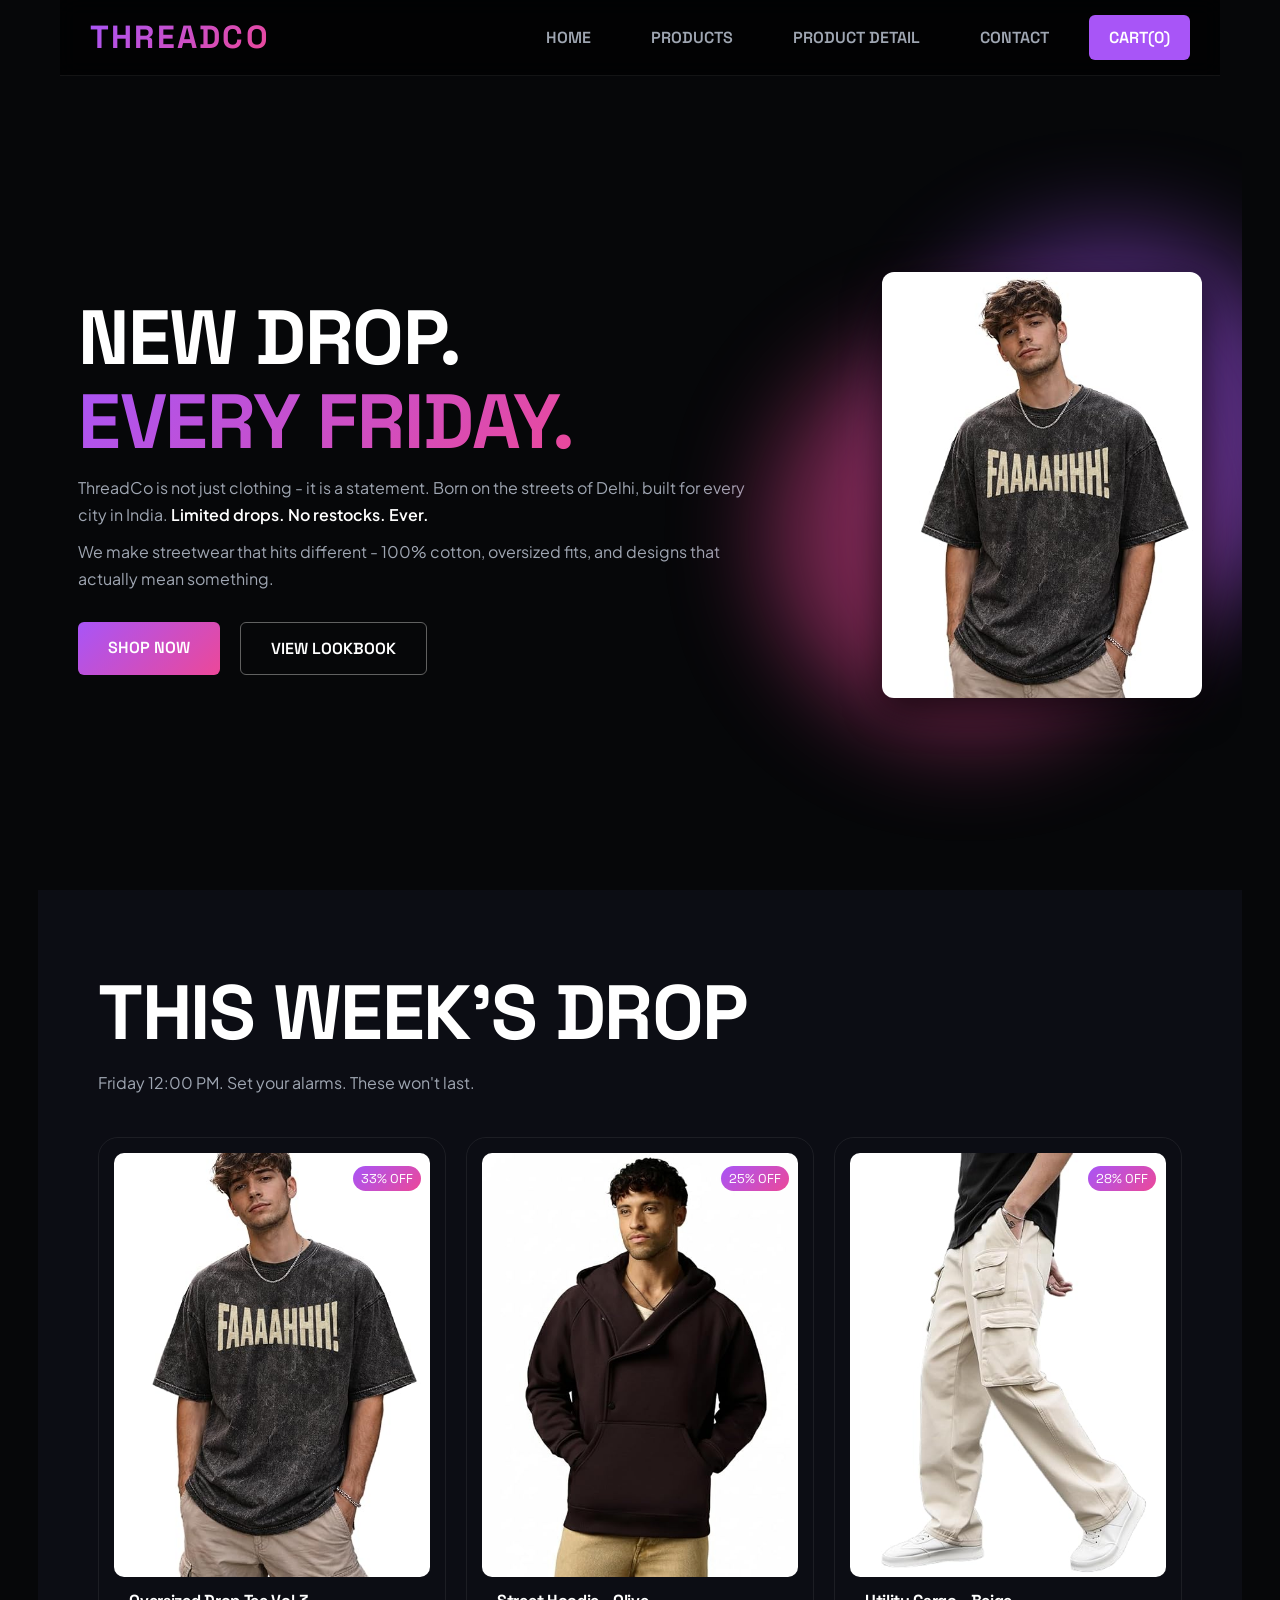
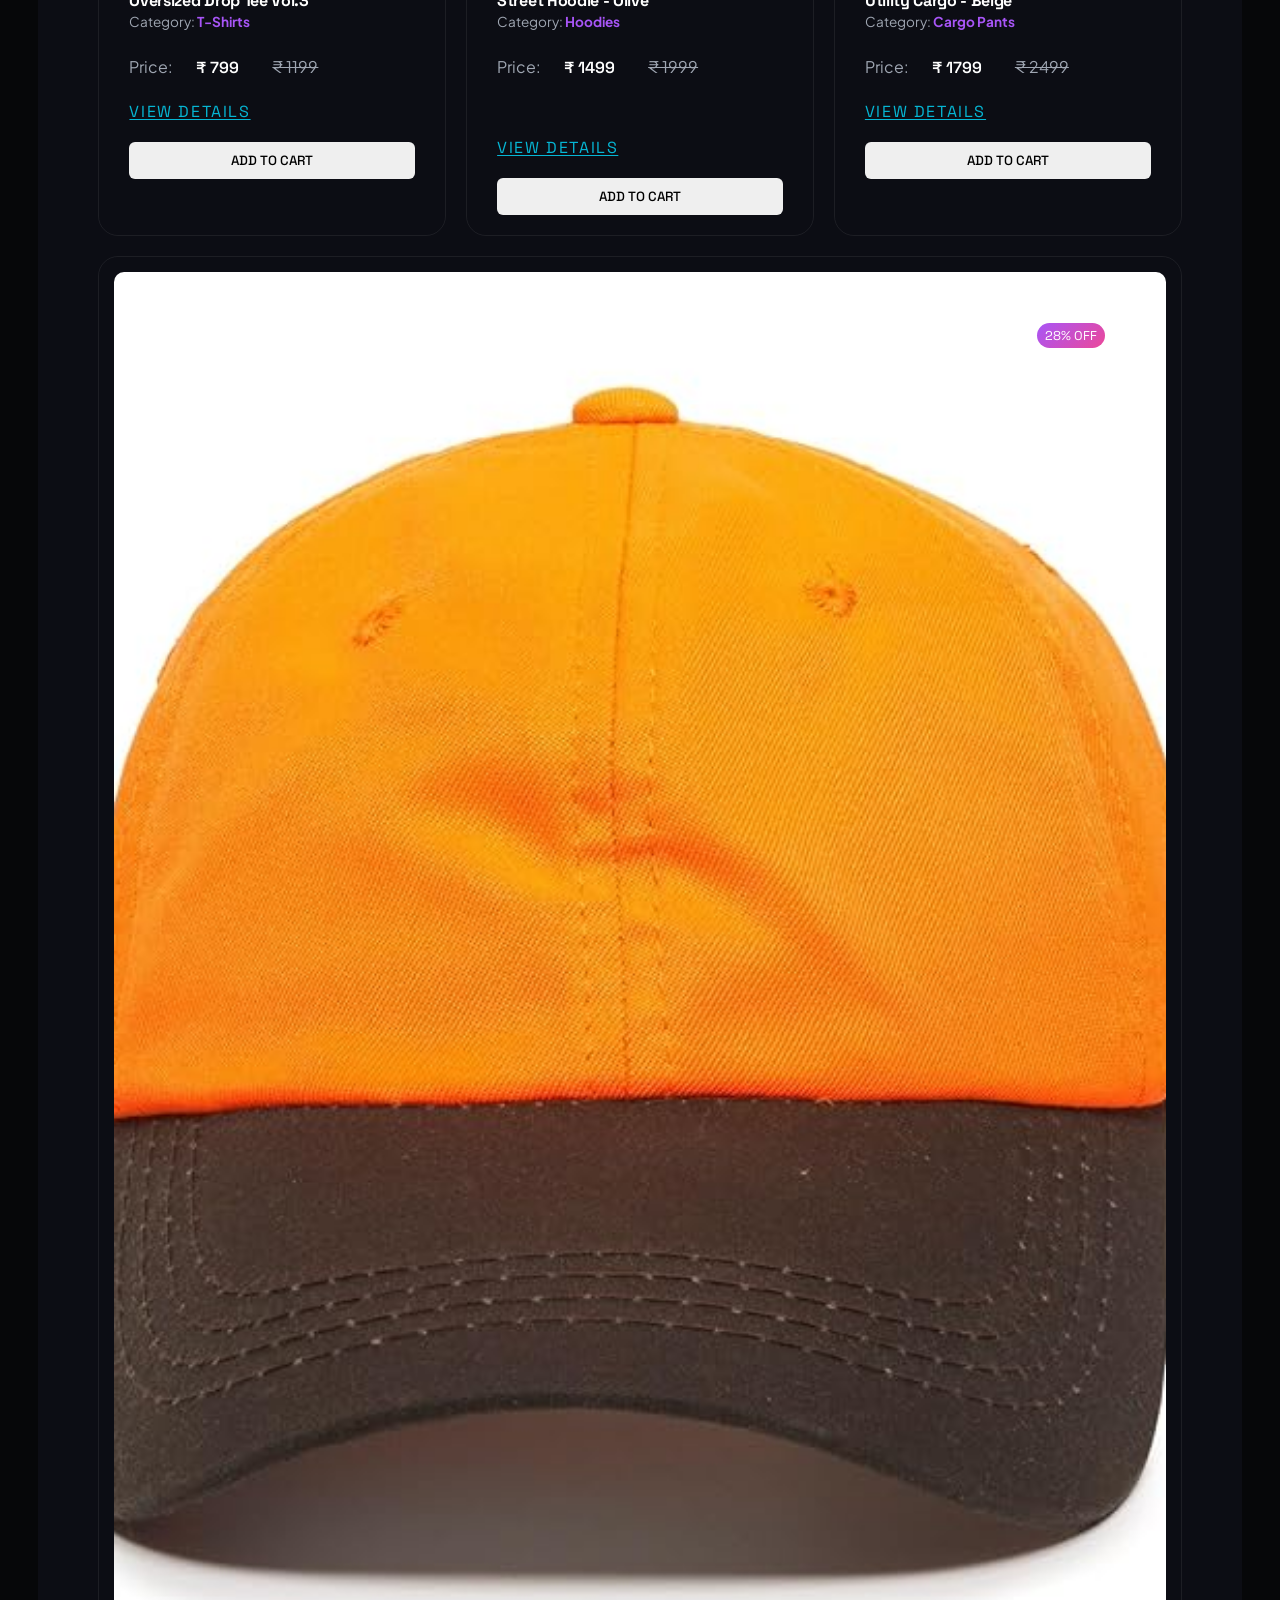
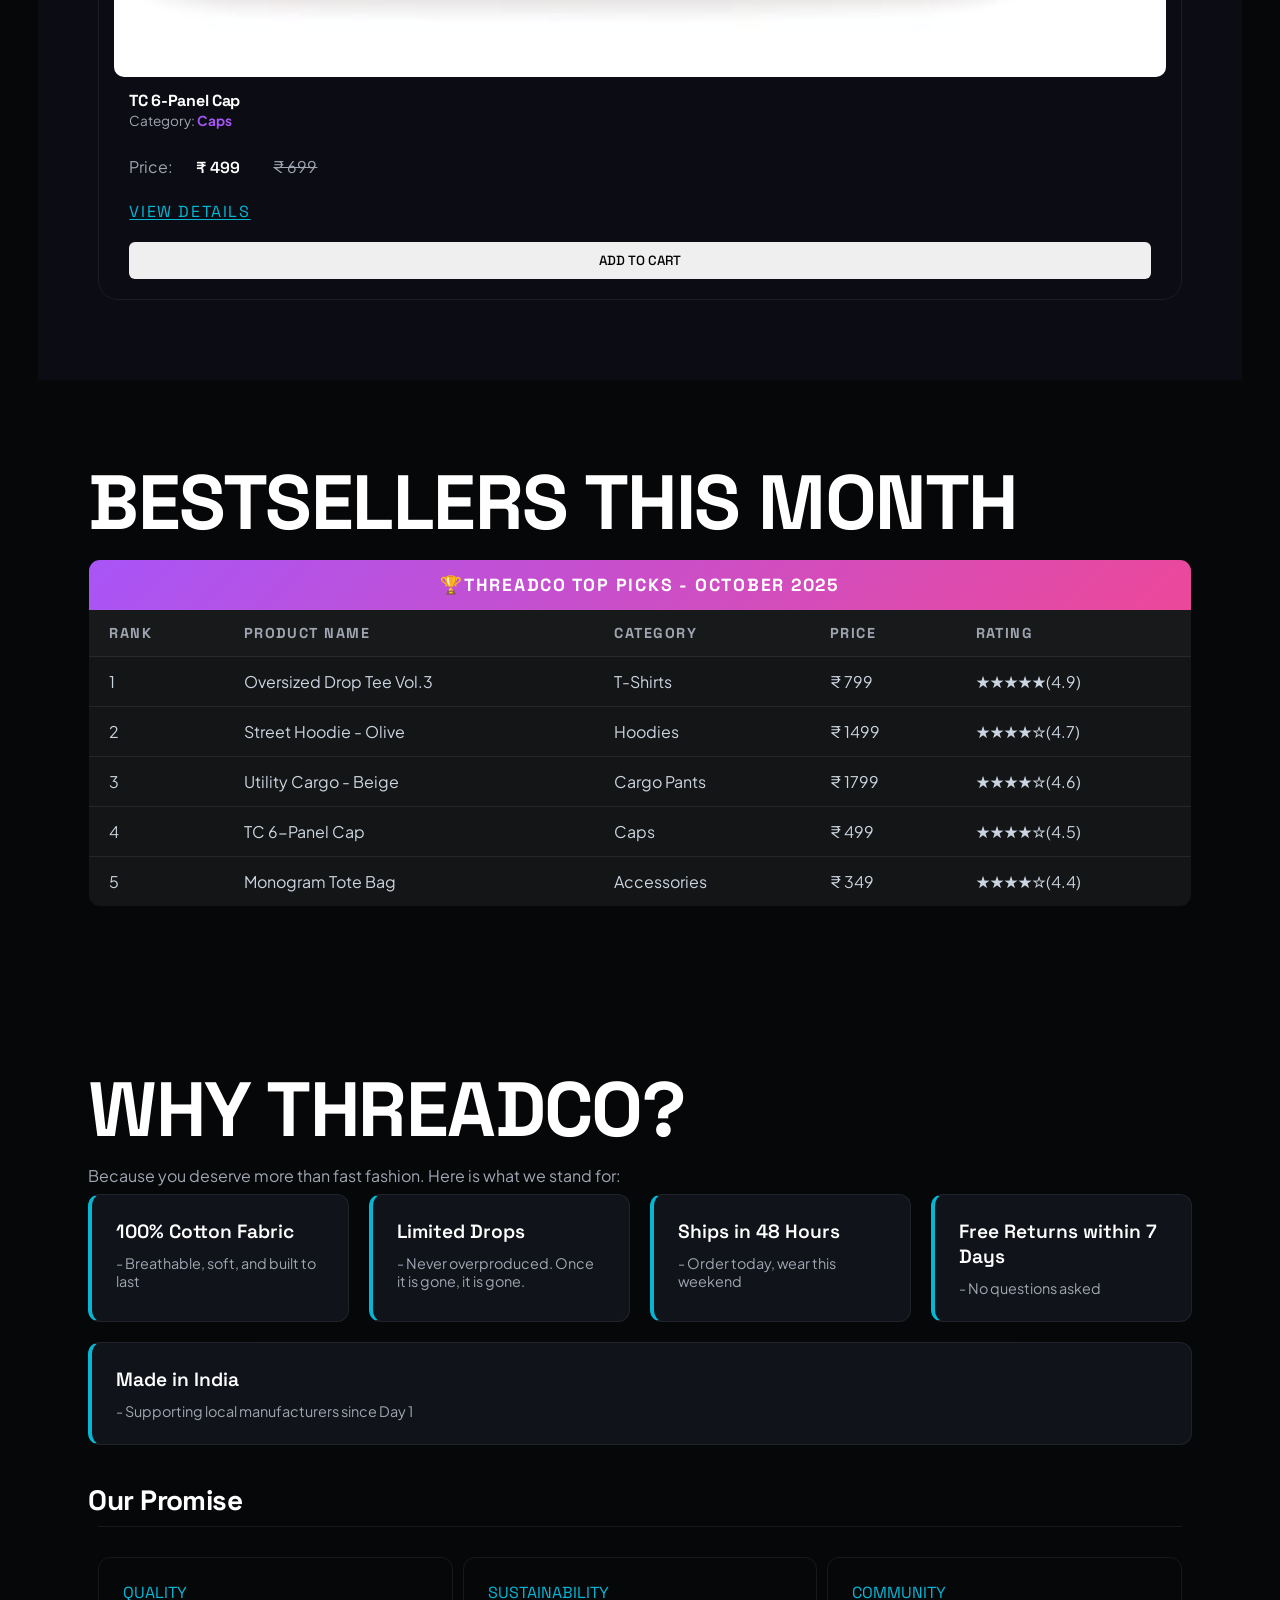
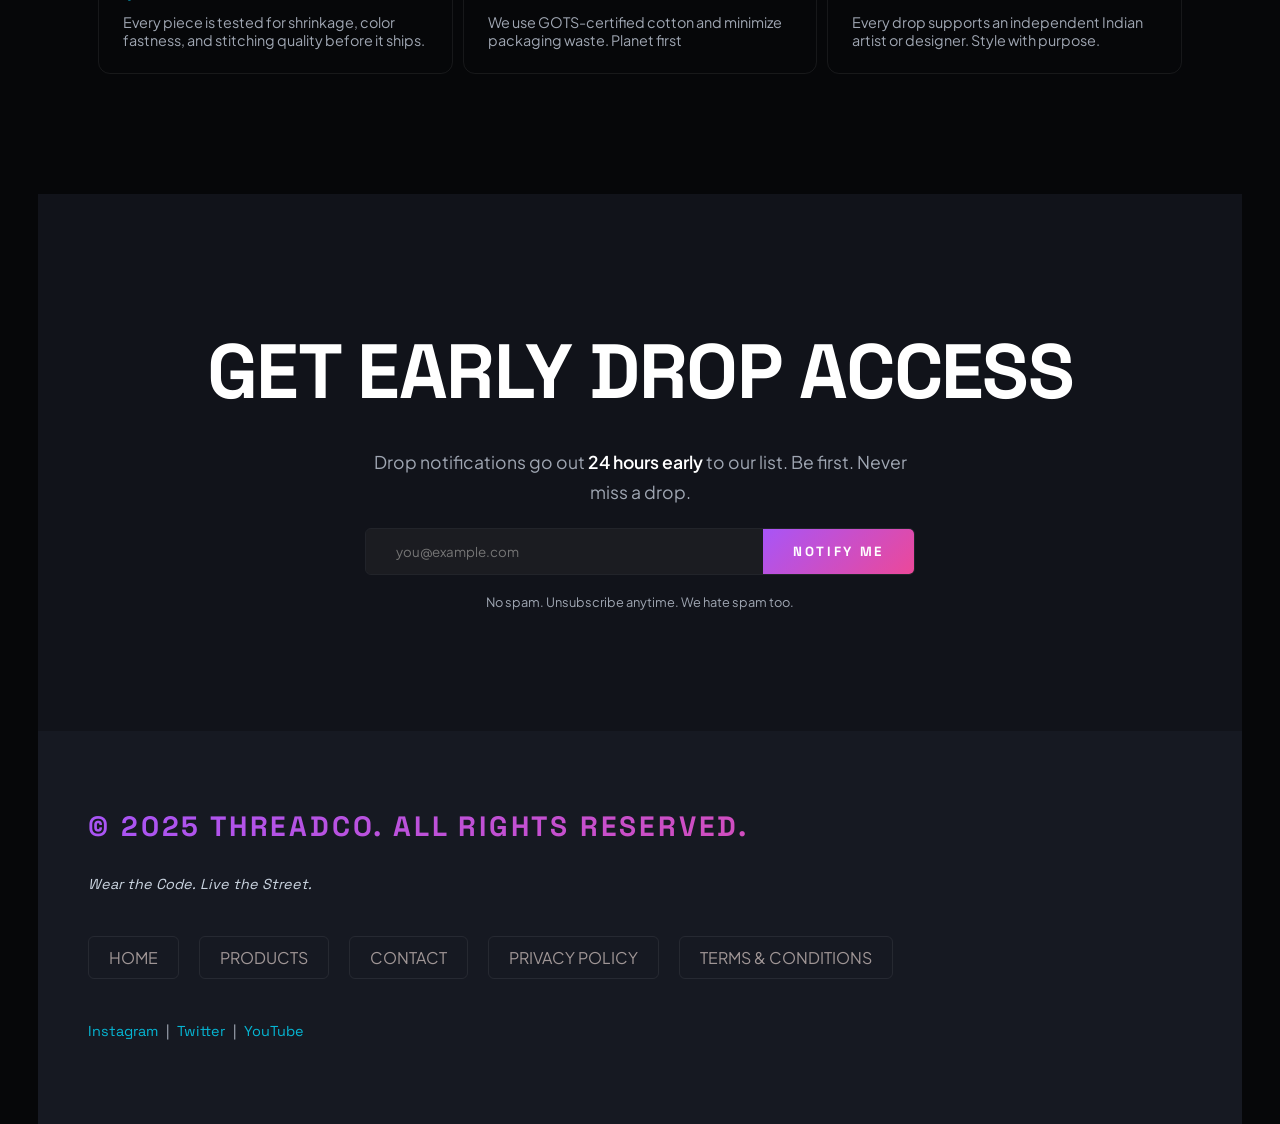
==== commit 77bff483: "modified index.html" ====
--- a/index.html
+++ b/index.html
@@ -4,18 +4,11 @@
     <meta charset="UTF-8">
     <meta name="viewport" content="width=device-width, initial-scale=1.0">
     <title>ThreadCo - Wear the Code. Live the Street.</title>
-    <!-- <style>
-        table,tr,td,th, tfoot {
-            border: 1px solid black;
-            border-collapse: collapse;
-        }
-    </style> -->
     <link rel="stylesheet" href="style.css">
 </head>
 <body>
     <header>
             <h1>ThreadCo</h1>
-            <!-- <p><em>Wear the Code. Live the Street.</em></p> -->
             <nav>
                 <ul>
                     <li><a href="index.html">Home</a></li>
@@ -28,25 +21,26 @@
     </header>
     
     <main>
-         <section id="hero">
-          <div class="left-hero">
-             <h2>New Drop.<br><span id="gradient-text">Every Friday.</span></h2>
-            <p>ThreadCo is not just clothing - it is a statement. Born on the streets of Delhi, built for every city in India. <strong>Limited drops. No restocks. Ever.</strong></p>
-            <p>We make streetwear that hits different - 100% cotton, oversized fits, and designs that actually mean something.</p>
+        <section id="hero">
+            <div class="left-hero">
+                <h2>New Drop.<br><span id="gradient-text">Every Friday.</span></h2>
+                <p>ThreadCo is not just clothing - it is a statement. Born on the streets of Delhi, built for every city 
+                    in India. <strong>Limited drops. No restocks. Ever.</strong></p>
+                <p>We make streetwear that hits different - 100% cotton, oversized fits, and designs that actually mean something.</p>
             
-            <div id="cta">
-                <a href="" class="btn1">Shop Now</a>
-                <a href="" class="btn2">View Lookbook</a>
-            </div>
-          </div>
-
-          <div class="right-hero">
-            <div class="glow orb1"></div>
-            <div class="glow orb2"></div>
-            <div class="right-hero-image">
-                <img src="Product 1.jpeg" alt="">
-            </div>
-          </div>
+                <div id="cta">
+                    <a href="products.html" class="btn1">Shop Now</a>
+                    <a href="products.html" class="btn2">View Lookbook</a>
+                </div>
+            </div>
+
+            <div class="right-hero">
+                <div class="glow orb1"></div>
+                <div class="glow orb2"></div>
+                <div class="right-hero-image">
+                    <img src="Product 1.jpeg" alt="">
+                </div>
+            </div>
         
         </section>
 
@@ -56,59 +50,64 @@
             <p>Friday 12:00 PM. Set your alarms. These won't last.</p>
             <div class="cards"> 
                 <article>
-                <figure>
-                    <img src="Product 1.jpeg" alt="">
-                    <figcaption>Oversized Drop Tee Vol.3</figcaption>
-                </figure>
-                <h3>Oversized Drop Tee Vol.3</h3>
-                <p>Category: <span>T-Shirts</span></p>
-                <p>Price: <strong>&#8377; 799</strong> <s>&#8377; 1199</s></p>
-                <p><mark>33% OFF</mark></p>
-                <br><br>
-                <a href="">View Details</a>
-                <button>Add to Cart</button>
+                    <figure>
+                        <img src="Product 1.jpeg" alt="ThreadCo Oversized Drop Tee Vol.3 in Black">
+                        <figcaption>Oversized Drop Tee Vol.3</figcaption>
+                    </figure>
+
+                    <h3>Oversized Drop Tee Vol.3</h3>
+                    <p>Category: <span>T-Shirts</span></p>
+                    <p>Price: <strong>&#8377; 799</strong> <s>&#8377; 1199</s></p>
+                    <p><mark>33% OFF</mark></p>
+                    
+                    <a href="product_detail.html">View Details</a>
+                    <button>Add to Cart</button>
+
                 </article>
             
                 <article>
-                <figure>
-                    <img src="product 2.jpg" alt="">
-                    <figcaption>Street Hoodie - Olive</figcaption>
-                </figure>
-                <h3>Street Hoodie - Olive</h3>
-                <p>Category: <span>Hoodies</span></p>
-                <p>Price: <strong>&#8377; 1499</strong> <s>&#8377; 1999</s></p>
-                <p><mark>25% OFF</mark></p>
-                <br><br>
-                <a href="">View Details</a>
-                <button>Add to Cart</button>
+                    <figure>
+                        <img src="product 2.jpg" alt="ThreadCo Street Hoodie in Olive Green">
+                        <figcaption>Street Hoodie - Olive</figcaption>
+                    </figure>
+
+                    <h3>Street Hoodie - Olive</h3>
+                    <p>Category: <span>Hoodies</span></p>
+                    <p>Price: <strong>&#8377; 1499</strong> <s>&#8377; 1999</s></p>
+                    <p><mark>25% OFF</mark></p>
+                    <br><br>
+                    <a href="product_detail.html">View Details</a>
+                    <button type="button">Add to Cart</button>
                 </article>
                  
                 <article>
-                <figure>
-                    <img src="product 3.jpg" alt="">
-                    <figcaption>Utility Cargo - Beige</figcaption>
-                </figure>
-                <h3>Utility Cargo - Beige</h3>
-                <p>Category: <span>Cargo Pants</span></p>
-                <p>Price: <strong>&#8377; 1799</strong> <s>&#8377; 2499</s></p>
-                <p><mark>28% OFF</mark></p>
-                <br><br>
-                <a href="">View Details</a>
-                <button>Add to Cart</button>
-                </article>
-
-                <article>
-                <figure>
-                    <img src="product 4.jpg" alt="">
-                    <figcaption>TC 6-Panel Cap</figcaption>
-                </figure>
-                <h3>TC 6-Panel Cap</h3>
-                <p>Category: <span>Caps</span></p>
-                <p>Price: <strong>&#8377; 499</strong> <s>&#8377; 699</s></p>
-                <p><mark>28% OFF</mark></p>
-                <br><br>
-                <a href="">View Details</a>
-                <button>Add to Cart</button>
+                    <figure>
+                        <img src="product 3.jpg" alt="ThreadCo Cargo Pants in Beige">
+                        <figcaption>Utility Cargo - Beige</figcaption>
+                    </figure>
+
+                    <h3>Utility Cargo - Beige</h3>
+                    <p>Category: <span>Cargo Pants</span></p>
+                    <p>Price: <strong>&#8377; 1799</strong> <s>&#8377; 2499</s></p>
+                    <p><mark>28% OFF</mark></p>
+                    
+                    <a href="">View Details</a>
+                    <button type="button">Add to Cart</button>
+                </article>
+
+                <article>
+                    <figure>
+                        <img src="product 4.jpg" alt="ThreadCo 6-Panel Cap in Black">
+                        <figcaption>TC 6-Panel Cap</figcaption>
+                    </figure>
+
+                    <h3>TC 6-Panel Cap</h3>
+                    <p>Category: <span>Caps</span></p>
+                    <p>Price: <strong>&#8377; 499</strong> <s>&#8377; 699</s></p>
+                    <p><mark>28% OFF</mark></p>
+        
+                    <a href="">View Details</a>
+                    <button>Add to Cart</button>
                 </article>
 
             </div>
@@ -119,57 +118,57 @@
             <h2>Bestsellers This Month</h2>
             <div class="table-scroll">
                 <table>
-                <tr>
-                    <th colspan="5">&#127942;ThreadCo Top Picks - October 2025</th>
-                </tr>
-
-                <tr>
-                    <th>Rank</th>
-                    <th>Product Name</th>
-                    <th>Category</th>
-                    <th>Price</th>
-                    <th>Rating</th>
-                </tr>
-
-                <tr>
-                    <td>1</td>
-                    <td>Oversized Drop Tee Vol.3</td>
-                    <td>T-Shirts</td>
-                    <td>₹ 799</td>
-                    <td>&#9733;&#9733;&#9733;&#9733;&#9733;(4.9)</td>
-                </tr>
-                    
-                <tr>
-                    <td>2</td>
-                    <td>Street Hoodie - Olive</td>
-                    <td>Hoodies</td>
-                    <td>₹ 1499</td>
-                    <td>&#9733;&#9733;&#9733;&#9733;&#9734;(4.7)</td>
-                </tr>
-
-                <tr>
-                    <td>3</td>
-                    <td>Utility Cargo - Beige</td>
-                    <td>Cargo Pants</td>
-                    <td>₹ 1799</td>
-                    <td>&#9733;&#9733;&#9733;&#9733;&#9734;(4.6)</td>
-                </tr>
-
-                <tr>
-                    <td>4</td>
-                    <td>TC 6-Panel Cap</td>
-                    <td>Caps</td>
-                    <td>₹ 499</td>
-                    <td>&#9733;&#9733;&#9733;&#9733;&#9734;(4.5)</td>
-                </tr>
-
-                <tr>
-                    <td>5</td>
-                    <td>Monogram Tote Bag</td>
-                    <td>Accessories</td>
-                    <td>₹ 349</td>
-                    <td>&#9733;&#9733;&#9733;&#9733;&#9734;(4.4)</td>
-                </tr>
+                    <tr>
+                        <th colspan="5">&#127942;ThreadCo Top Picks - October 2025</th>
+                    </tr>
+
+                    <tr>
+                        <th>Rank</th>
+                        <th>Product Name</th>
+                        <th>Category</th>
+                        <th>Price</th>
+                        <th>Rating</th>
+                    </tr>
+
+                    <tr>
+                        <td>1</td>
+                        <td>Oversized Drop Tee Vol.3</td>
+                        <td>T-Shirts</td>
+                        <td>₹ 799</td>
+                        <td>&#9733;&#9733;&#9733;&#9733;&#9733;(4.9)</td>
+                    </tr>
+                        
+                    <tr>
+                        <td>2</td>
+                        <td>Street Hoodie - Olive</td>
+                        <td>Hoodies</td>
+                        <td>₹ 1499</td>
+                        <td>&#9733;&#9733;&#9733;&#9733;&#9734;(4.7)</td>
+                    </tr>
+
+                    <tr>
+                        <td>3</td>
+                        <td>Utility Cargo - Beige</td>
+                        <td>Cargo Pants</td>
+                        <td>₹ 1799</td>
+                        <td>&#9733;&#9733;&#9733;&#9733;&#9734;(4.6)</td>
+                    </tr>
+
+                    <tr>
+                        <td>4</td>
+                        <td>TC 6-Panel Cap</td>
+                        <td>Caps</td>
+                        <td>₹ 499</td>
+                        <td>&#9733;&#9733;&#9733;&#9733;&#9734;(4.5)</td>
+                    </tr>
+
+                    <tr>
+                        <td>5</td>
+                        <td>Monogram Tote Bag</td>
+                        <td>Accessories</td>
+                        <td>₹ 349</td>
+                        <td>&#9733;&#9733;&#9733;&#9733;&#9734;(4.4)</td>
+                    </tr>
                 </table>
             </div>
         </section>
@@ -184,7 +183,9 @@
                 <li><strong>Free Returns within 7 Days</strong> - No questions asked</li>
                 <li><strong>Made in India</strong> - Supporting local manufacturers since Day 1</li>
             </ul>
+
             <h3>Our Promise</h3>
+
             <dl>
                 <section>
                      <dt>Quality</dt>
@@ -200,14 +201,6 @@
                     <dt>Community</dt>
                     <dd>Every drop supports an independent Indian artist or designer. Style with purpose.</dd>     
                 </section>
-                <!-- <dt>Quality</dt>
-                <dd>Every piece is tested for shrinkage, color fastness, and stitching quality before it ships.</dd>
-
-                <dt>Sustainability</dt>
-                <dd>We use GOTS-certified cotton and minimize packaging waste. Planet first</dd>
-
-                <dt>Community</dt>
-                <dd>Every drop supports an independent Indian artist or designer. Style with purpose.</dd> -->
             </dl>
         </section>
         
@@ -216,8 +209,8 @@
             <p>Drop notifications go out <strong>24 hours early</strong> to our list. Be first. Never miss a drop.</p>
 
             <form action="">
-                <label for="em">Your Email:</label>
-                <input type="email" id="em" placeholder="you@example.com">
+                <!-- <label for="em">Your Email:</label> -->
+                <input type="email" id="email" name="email" placeholder="you@example.com">
                 <button type="submit">Notify Me</button>
             </form>
             <br>
@@ -230,15 +223,22 @@
         <p><em>Wear the Code. Live the Street.</em></p>
 
        <nav>
-             <ul>
-            <li><a href="">Home</a></li>
-            <li><a href="">Products</a></li>
-            <li><a href="">Contact</a></li>
-            <li><a href="">Privacy Policy</a></li>
-            <li><a href="">Terms & Conditions</a></li>
-        </ul>
+            <ul>
+                <li><a href="index.html">Home</a></li>
+                <li><a href="products.html">Products</a></li>
+                <li><a href="contact.html">Contact</a></li>
+                <li><a href="#">Privacy Policy</a></li>
+                <li><a href="#">Terms &amp; Conditions</a></li>
+            </ul>
        </nav>
-        <p><a href="">Instagram</a> | <a href="">Twitter</a> | <a href="">YouTube</a></p>
+        
+       <p> 
+            <a href="https://instagram.com" target="_blank">Instagram</a>
+            &nbsp;|&nbsp;
+            <a href="https://twitter.com" target="_blank">Twitter</a>
+            &nbsp;|&nbsp;
+            <a href="https://youtube.com" target="_blank">YouTube</a>
+       </p>
     </footer>
 </body>
 </html>
